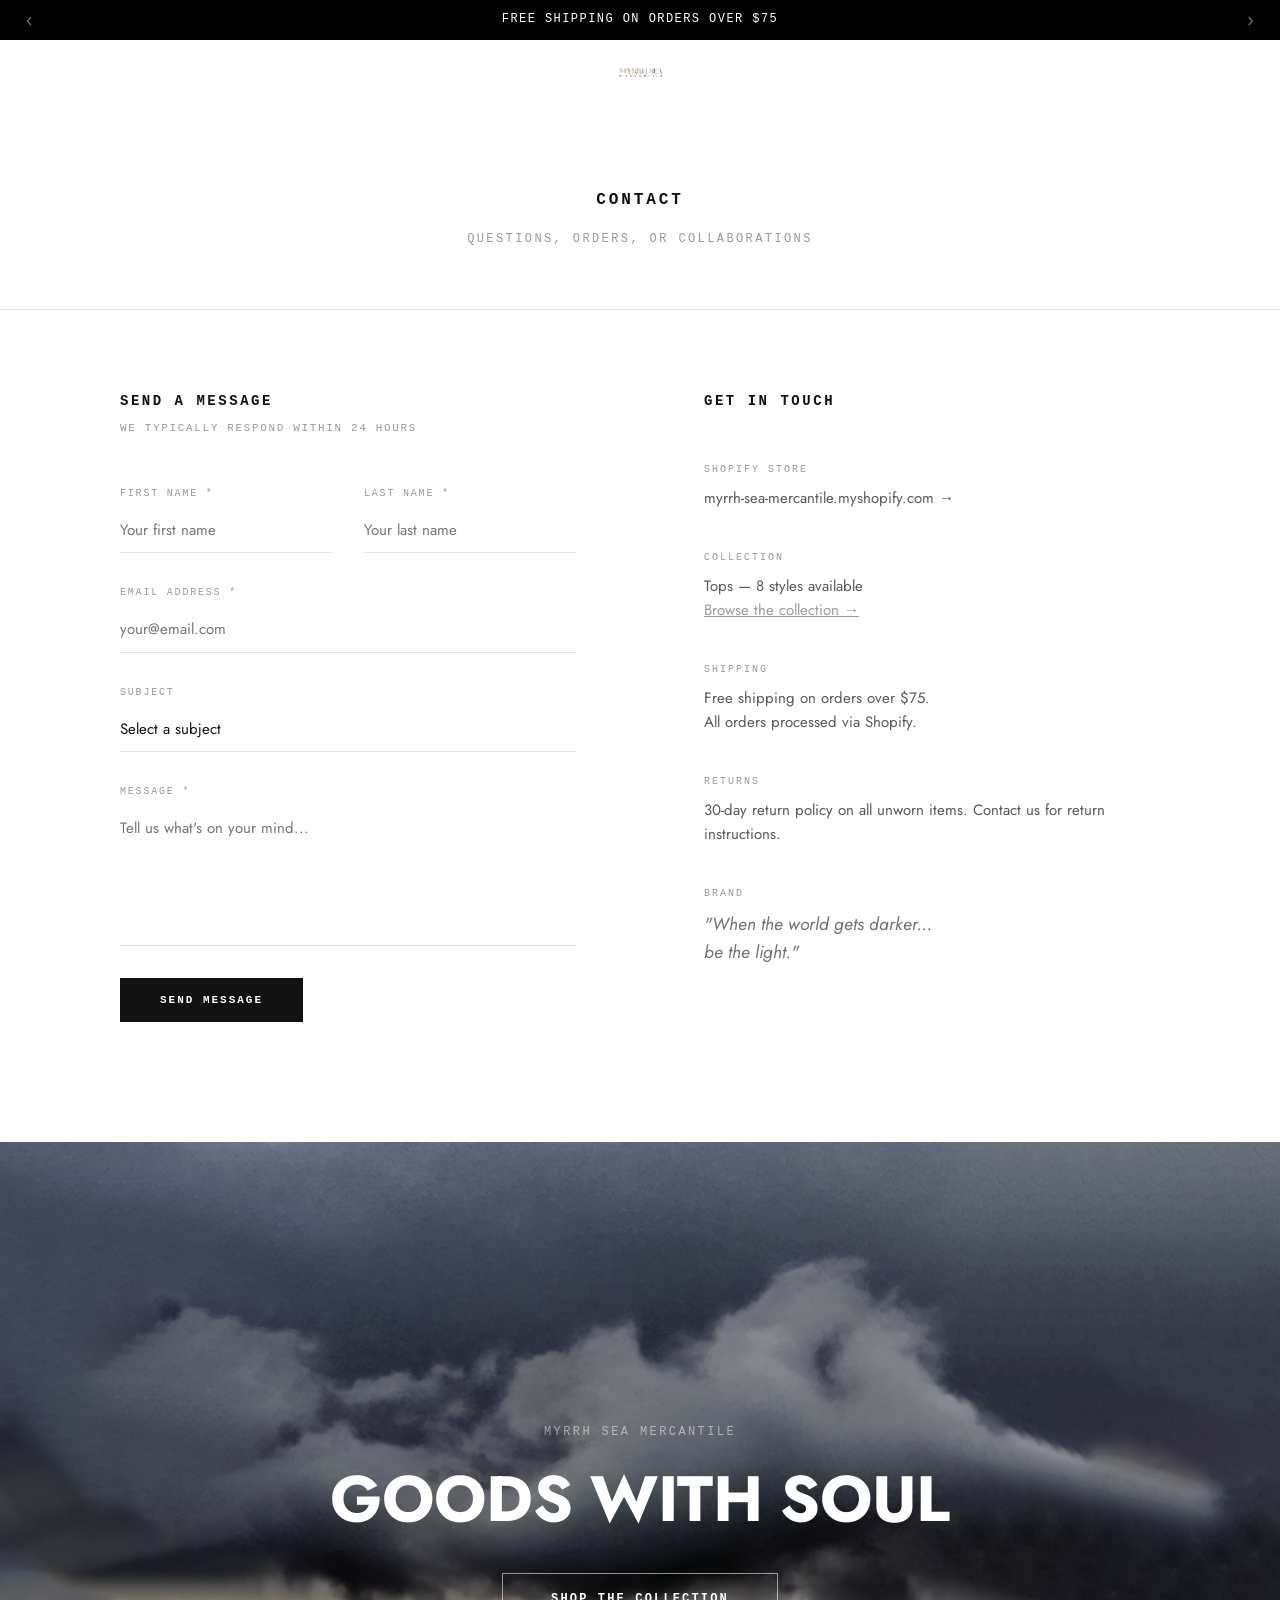
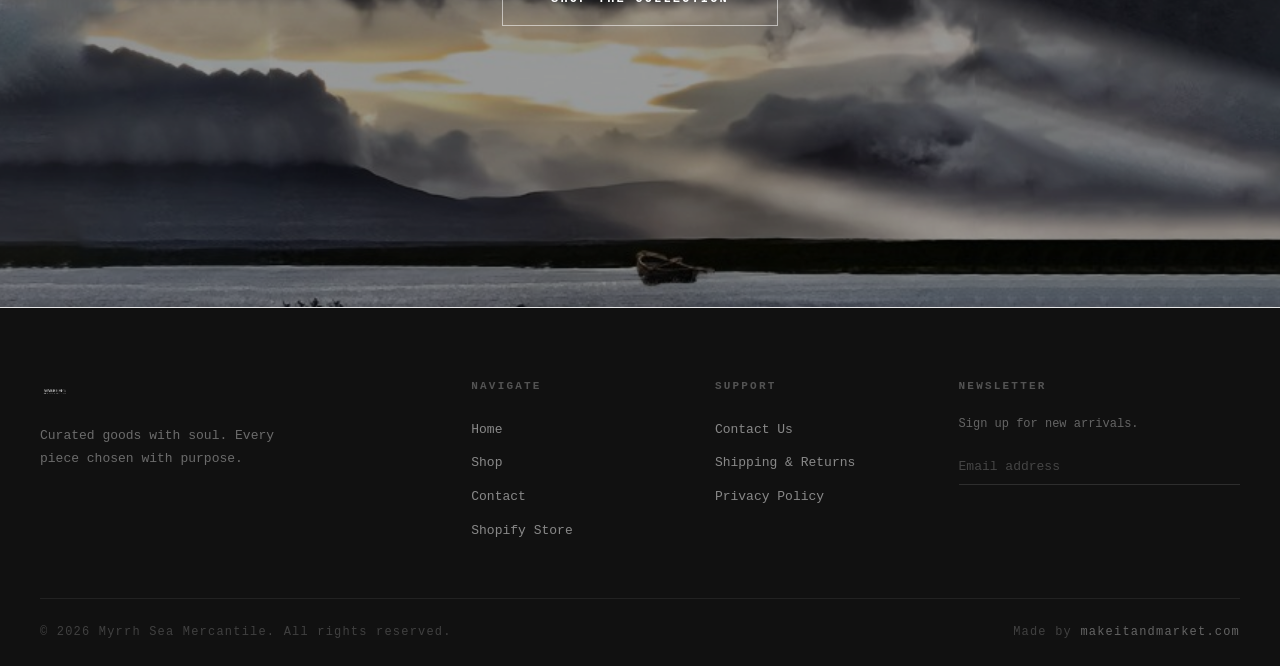
==== contact.html @ 780caa64 "added functionalities" ====
<!DOCTYPE html>
<html lang="en">
<head>
<meta charset="UTF-8">
<meta name="viewport" content="width=device-width, initial-scale=1.0">
<title>Contact — Myrrh Sea Mercantile</title>
<meta name="description" content="Contact Myrrh Sea Mercantile — questions, orders, collaborations.">
<link rel="stylesheet" href="css/main.css">
</head>
<body>

<!-- ANNOUNCEMENT BAR -->
<div class="ann" id="ann">
  <button class="ann-btn" id="annP">&#8249;</button>
  <div class="ann-body">
    <span class="ann-msg on">Free shipping on orders over $75</span>
    <span class="ann-msg">Myrrh Sea Mercantile &mdash; New Collection</span>
    <span class="ann-msg">Tops now available &mdash; <a href="shop.html" style="color:#fff;text-decoration:underline">Shop Now</a></span>
    <span class="ann-msg">When the world gets darker... be the light</span>
  </div>
  <button class="ann-btn" id="annN">&#8250;</button>
</div>

<!-- HEADER -->
<header id="hdr">
  <div class="hdr-g">
    <nav class="hn-l">
      <a href="index.html">Home</a>
      <a href="shop.html">Shop</a>
      <a href="contact.html" class="active">Contact</a>
    </nav>
    <div class="hn-c">
      <a href="index.html">
        <img src="images/logo.png" alt="Myrrh Sea Mercantile" onerror="this.src='images/logo.jpg'">
      </a>
    </div>
    <div class="hn-r">
      <a href="https://myrrh-sea-mercantile.myshopify.com" target="_blank" rel="noopener">
        <svg viewBox="0 0 24 24" fill="none" width="17" height="17" stroke-width="1.5">
          <path stroke-linecap="round" stroke-linejoin="round" d="M2.25 3h1.386c.51 0 .955.343 1.087.835l.383 1.437M7.5 14.25a3 3 0 00-3 3h15.75m-12.75-3h11.218c1.121-2.3 2.1-4.684 2.924-7.138a60.114 60.114 0 00-16.536-1.84M7.5 14.25L5.106 5.272M6 20.25a.75.75 0 11-1.5 0 .75.75 0 011.5 0zm12.75 0a.75.75 0 11-1.5 0 .75.75 0 011.5 0z"/>
        </svg>
        Cart
      </a>
      <button class="h-ham" id="ham" aria-label="Menu"><span></span><span></span><span></span></button>
    </div>
  </div>
</header>

<!-- MOBILE NAV -->
<nav class="mob" id="mob">
  <button class="mob-x" id="mobX">&#10005;</button>
  <a href="index.html">Home</a>
  <a href="shop.html">Shop</a>
  <a href="contact.html">Contact</a>
</nav>

<!-- PAGE HEADER -->
<div class="page-offset">
  <div class="page-head">
    <h1>Contact</h1>
    <p>Questions, orders, or collaborations</p>
  </div>
</div>

<!-- CONTACT CONTENT -->
<div class="contact-wrap rv">

  <!-- FORM COL -->
  <div class="contact-form-col">
    <div class="contact-form-title">Send a Message</div>
    <span class="contact-form-sub">We typically respond within 24 hours</span>

    <form class="cf" id="contactForm" novalidate>
      <div class="fg-row">
        <div class="fg">
          <label for="fname">First Name *</label>
          <input type="text" id="fname" name="fname" placeholder="Your first name" required>
        </div>
        <div class="fg">
          <label for="lname">Last Name *</label>
          <input type="text" id="lname" name="lname" placeholder="Your last name" required>
        </div>
      </div>

      <div class="fg">
        <label for="email">Email Address *</label>
        <input type="email" id="email" name="email" placeholder="your@email.com" required>
      </div>

      <div class="fg">
        <label for="subject">Subject</label>
        <select id="subject" name="subject">
          <option value="">Select a subject</option>
          <option value="general">General Inquiry</option>
          <option value="order">Order Question</option>
          <option value="wholesale">Wholesale / Collaboration</option>
          <option value="press">Press</option>
          <option value="other">Other</option>
        </select>
      </div>

      <div class="fg">
        <label for="message">Message *</label>
        <textarea id="message" name="message" placeholder="Tell us what's on your mind..." required></textarea>
      </div>

      <div class="cf-msg" id="cfMsg"></div>

      <button type="submit" class="cf-btn" id="cfBtn">Send Message</button>
    </form>
  </div>

  <!-- INFO COL -->
  <div class="contact-info-col">
    <div class="contact-info-title">Get In Touch</div>

    <div class="contact-item">
      <span class="contact-item-label">Shopify Store</span>
      <div class="contact-item-val">
        <a href="https://myrrh-sea-mercantile.myshopify.com" target="_blank" rel="noopener">
          myrrh-sea-mercantile.myshopify.com &rarr;
        </a>
      </div>
    </div>

    <div class="contact-item">
      <span class="contact-item-label">Collection</span>
      <div class="contact-item-val">
        Tops — 8 styles available<br>
        <a href="shop.html" style="text-decoration:underline;opacity:0.6">Browse the collection &rarr;</a>
      </div>
    </div>

    <div class="contact-item">
      <span class="contact-item-label">Shipping</span>
      <div class="contact-item-val">Free shipping on orders over $75.<br>All orders processed via Shopify.</div>
    </div>

    <div class="contact-item">
      <span class="contact-item-label">Returns</span>
      <div class="contact-item-val">30-day return policy on all unworn items. Contact us for return instructions.</div>
    </div>

    <div class="contact-item">
      <span class="contact-item-label">Brand</span>
      <div class="contact-item-val" style="font-style:italic;font-size:1.1rem;line-height:1.6;color:rgba(17,17,17,0.6);">
        "When the world gets darker...<br>be the light."
      </div>
    </div>
  </div>

</div><!-- /contact-wrap -->

<!-- CINEMATIC BANNER -->
<div class="cin rv">
  <img src="images/hero.jpg" alt="Myrrh Sea Mercantile">
  <div class="cin-over">
    <p>Myrrh Sea Mercantile</p>
    <h2>Goods with Soul</h2>
    <a href="shop.html" class="cin-btn">Shop the Collection</a>
  </div>
</div>

<!-- FOOTER -->
<footer id="ft">
  <div class="ft-g">
    <div class="ft-logo">
      <img src="images/logo.png" alt="Myrrh Sea" onerror="this.src='images/logo.jpg'">
      <p>Curated goods with soul. Every piece chosen with purpose.</p>
    </div>
    <div class="ft-col">
      <h5>Navigate</h5>
      <ul><li><a href="index.html">Home</a></li><li><a href="shop.html">Shop</a></li><li><a href="contact.html">Contact</a></li><li><a href="https://myrrh-sea-mercantile.myshopify.com" target="_blank">Shopify Store</a></li></ul>
    </div>
    <div class="ft-col">
      <h5>Support</h5>
      <ul><li><a href="contact.html">Contact Us</a></li><li><a href="#">Shipping &amp; Returns</a></li><li><a href="#">Privacy Policy</a></li></ul>
    </div>
    <div class="ft-col ft-nl">
      <h5>Newsletter</h5>
      <p style="font-size:12px;color:rgba(255,255,255,0.35);margin-bottom:1rem;line-height:1.6;font-family:'Courier New',monospace">Sign up for new arrivals.</p>
      <input type="email" placeholder="Email address">
    </div>
  </div>
  <div class="ft-bot">
    <span>&copy; 2026 Myrrh Sea Mercantile. All rights reserved.</span>
    <span>Made by <a href="https://makeitandmarket.com" target="_blank">makeitandmarket.com</a></span>
  </div>
</footer>

<script src="js/main.js"></script>
</body>
</html>
---- css/main.css ----
/* ═══════════════════════════════════════════
   MYRRH SEA MERCANTILE — Main Stylesheet
   Gallery Dept Brutalist Minimalism
   ═══════════════════════════════════════════ */

@import url('https://fonts.googleapis.com/css2?family=Jost:wght@300;400;500;600;700&display=swap');

/* ── RESET ── */
*, *::before, *::after { box-sizing: border-box; margin: 0; padding: 0; }
html { scroll-behavior: smooth; }
body {
  background: #fff;
  color: #111;
  font-family: 'Jost', 'Helvetica Neue', Arial, sans-serif;
  font-weight: 400;
  font-size: 16px;
  line-height: 1.6;
  overflow-x: hidden;
}
img { max-width: 100%; height: auto; display: block; }
a { color: inherit; text-decoration: none; }
button { cursor: pointer; border: none; background: none; font-family: inherit; }
ul { list-style: none; padding: 0; }

/* ── MONO FONT ── */
.mono,
.ann-msg,
.hn-l a,
.hn-r a,
.s-title,
.s-va,
.pc-name,
.pc-price,
.pc-sz,
.strip-head h2,
.strip-head p,
.strip-eye,
.strip-name,
.disc-lbl,
.d-tab,
.disc-va,
.cin-over p,
.cin-btn,
.page-head h1,
.page-head p,
.ft-logo p,
.ft-col h5,
.ft-col a,
.ft-nl input,
.ft-bot,
.h-ham { font-family: 'Courier New', Courier, monospace; }

/* ═══════════════════════════════════════════
   ANNOUNCEMENT BAR
   ═══════════════════════════════════════════ */
.ann {
  position: fixed;
  top: 0; left: 0; right: 0;
  height: 40px;
  background: #000;
  z-index: 1000;
  display: flex;
  align-items: center;
  justify-content: space-between;
  padding: 0 1.2rem;
}
.ann-btn {
  color: rgba(255,255,255,0.45);
  font-size: 1.2rem;
  line-height: 1;
  padding: 0 0.4rem;
  background: none;
  border: none;
  cursor: pointer;
  transition: color 0.2s;
}
.ann-btn:hover { color: #fff; }
.ann-body {
  flex: 1;
  text-align: center;
  position: relative;
  height: 40px;
  display: flex;
  align-items: center;
  justify-content: center;
  overflow: hidden;
}
.ann-msg {
  position: absolute;
  width: 100%;
  font-size: 12px;
  letter-spacing: 0.12em;
  text-transform: uppercase;
  color: #fff;
  opacity: 0;
  transform: translateY(8px);
  transition: opacity 0.4s, transform 0.4s;
  pointer-events: none;
  white-space: nowrap;
}
.ann-msg.on { opacity: 1; transform: translateY(0); pointer-events: auto; }

/* ═══════════════════════════════════════════
   HEADER
   ═══════════════════════════════════════════ */
#hdr {
  position: fixed;
  top: 40px; left: 0; right: 0;
  height: 68px;
  z-index: 999;
  background: transparent;
  border-bottom: 1px solid rgba(255,255,255,0.18);
  transition: background 0.3s ease, border-color 0.3s ease, top 0.3s ease;
}
#hdr.solid {
  background: #fff;
  border-bottom: 1px solid #e5e5e5;
}
#hdr.rise { top: 0; }

.hdr-g {
  display: grid;
  grid-template-columns: 1fr auto 1fr;
  align-items: center;
  height: 100%;
  max-width: 1440px;
  margin: 0 auto;
  padding: 0 2.5rem;
}

/* Nav left */
.hn-l { display: flex; align-items: center; gap: 2.5rem; }
.hn-l a {
  font-size: 13px;
  letter-spacing: 0.1em;
  text-transform: uppercase;
  color: rgba(255,255,255,0.9);
  transition: color 0.3s, opacity 0.2s;
  position: relative;
}
.hn-l a::after {
  content: '';
  position: absolute;
  bottom: -2px; left: 0;
  width: 0; height: 1px;
  background: currentColor;
  transition: width 0.25s;
}
.hn-l a:hover::after, .hn-l a.active::after { width: 100%; }
.hn-l a:hover { opacity: 0.6; }

/* Solid state nav */
#hdr.solid .hn-l a { color: #111; }
#hdr.solid .hn-r a { color: #111; }
#hdr.solid .hn-r svg { stroke: #111; }
#hdr.solid .h-ham span { background: #111; }

/* Logo center */
.hn-c { display: flex; justify-content: center; align-items: center; }
.hn-c img {
  height: 56px;
  width: auto;
  max-width: 240px;
  object-fit: contain;
  mix-blend-mode: multiply;
}

/* Nav right */
.hn-r { display: flex; align-items: center; justify-content: flex-end; gap: 1.8rem; }
.hn-r a {
  font-size: 13px;
  letter-spacing: 0.1em;
  text-transform: uppercase;
  color: rgba(255,255,255,0.9);
  display: flex;
  align-items: center;
  gap: 0.4rem;
  transition: color 0.3s, opacity 0.2s;
}
.hn-r a:hover { opacity: 0.6; }
.hn-r svg { stroke: rgba(255,255,255,0.9); transition: stroke 0.3s; }

/* Hamburger */
.h-ham { display: none; flex-direction: column; gap: 5px; padding: 4px; }
.h-ham span { display: block; width: 20px; height: 1px; background: rgba(255,255,255,0.9); transition: background 0.3s; }

/* Mobile nav */
.mob {
  display: none;
  position: fixed; inset: 0;
  background: #fff;
  z-index: 9999;
  flex-direction: column;
  align-items: center;
  justify-content: center;
  gap: 2.5rem;
}
.mob.open { display: flex; }
.mob a { font-size: 1.6rem; letter-spacing: 0.08em; text-transform: uppercase; color: #111; }
.mob-x { position: absolute; top: 1.2rem; right: 1.5rem; font-size: 1.5rem; color: #888; background: none; border: none; cursor: pointer; }

/* ═══════════════════════════════════════════
   PAGE OFFSET — for pages without hero
   ═══════════════════════════════════════════ */
.page-offset { padding-top: 108px; } /* 40px ann + 68px header */

/* ═══════════════════════════════════════════
   HERO — homepage only
   ═══════════════════════════════════════════ */
.hero { width: 100%; overflow: hidden; }
.hero img {
  width: 100%;
  height: 100vh;
  min-height: 600px;
  object-fit: cover;
  object-position: center center;
  display: block;
}

/* ═══════════════════════════════════════════
   PAGE HEADER — Shop, Contact inner pages
   ═══════════════════════════════════════════ */
.page-head {
  text-align: center;
  padding: 80px 2rem 60px;
  border-bottom: 1px solid #e5e5e5;
}
.page-head h1 {
  font-size: 16px;
  font-weight: 700;
  letter-spacing: 0.18em;
  text-transform: uppercase;
  color: #111;
  margin-bottom: 16px; /* increased spacing */
}
.page-head p {
  font-size: 12px;
  letter-spacing: 0.2em;
  text-transform: uppercase;
  color: #999;
  margin-top: 8px;
}

/* ═══════════════════════════════════════════
   SECTION HEAD — "MYRRH SEA MERCANTILE" style
   ═══════════════════════════════════════════ */
.s-head {
  text-align: center;
  padding: 90px 2rem 50px; /* more space */
  border-bottom: 1px solid #e5e5e5;
}
.s-title {
  font-size: 16px;
  font-weight: 700;
  letter-spacing: 0.18em;
  text-transform: uppercase;
  color: #111;
  margin-bottom: 18px; /* bigger gap title → view all */
}
.s-va {
  display: inline-block;
  font-size: 13px;
  letter-spacing: 0.14em;
  text-transform: uppercase;
  color: #111;
  text-decoration: underline;
  text-underline-offset: 4px;
  opacity: 0.4;
  transition: opacity 0.2s;
}
.s-va:hover { opacity: 1; }

/* ═══════════════════════════════════════════
   PRODUCT GRID — 3 columns, massive spacing
   ═══════════════════════════════════════════ */
.prod-grid {
  display: grid;
  grid-template-columns: repeat(3, 1fr);
  column-gap: 80px;
  row-gap: 0;
  background: #fff;
  padding: 70px 5rem 0;
}

/* ═══════════════════════════════════════════
   PRODUCT CARD
   ═══════════════════════════════════════════ */
.pc {
  background: transparent;
  position: relative;
  cursor: pointer;
  padding-bottom: 90px;
}
.pc-img {
  position: relative;
  overflow: hidden;
  background: transparent;
  aspect-ratio: 3/4;
}
.pc-img img, .pc-img svg {
  width: 100%; height: 100%;
  object-fit: cover;
  object-position: center top;
  transition: transform 0.5s ease;
  display: block;
}
.pc:hover .pc-img img,
.pc:hover .pc-img svg { transform: scale(1.03); }

/* Plus button */
.pc-plus {
  position: absolute;
  top: 0.8rem; right: 0.8rem;
  width: 28px; height: 28px;
  border: 1px solid #bbb;
  border-radius: 50%;
  background: #fff;
  display: flex; align-items: center; justify-content: center;
  font-size: 18px; font-weight: 300;
  color: #111;
  opacity: 0;
  transition: opacity 0.2s;
  cursor: pointer;
}
.pc:hover .pc-plus { opacity: 1; }

/* Size strip */
.pc-sizes {
  position: absolute;
  bottom: 0; left: 0; right: 0;
  background: rgba(255,255,255,0.96);
  padding: 0.6rem;
  display: flex; gap: 4px; flex-wrap: wrap; justify-content: center;
  opacity: 0;
  transform: translateY(4px);
  transition: opacity 0.25s, transform 0.25s;
}
.pc:hover .pc-sizes { opacity: 1; transform: translateY(0); }
.pc-sz {
  font-size: 11px;
  letter-spacing: 0.1em;
  text-transform: uppercase;
  border: 1px solid #111;
  border-radius: 0;
  padding: 4px 8px;
  color: #111;
  background: #fff;
  cursor: pointer;
  transition: all 0.15s;
}
.pc-sz:hover { background: #111; color: #fff; }

/* Product info */
.pc-info { padding: 1.8rem 0 0; }
.pc-name {
  font-size: 13px;
  font-weight: 400;
  letter-spacing: 0.08em;
  text-transform: uppercase;
  color: #111;
  margin-bottom: 6px;
  line-height: 1.4;
}
.pc-price {
  font-size: 13px;
  color: #888;
  letter-spacing: 0.06em;
}
.pc-swatches { display: flex; gap: 5px; margin-top: 0.6rem; }
.sw {
  width: 12px; height: 12px;
  border-radius: 50%;
  border: 1px solid #ddd;
  cursor: pointer;
  transition: transform 0.2s;
}
.sw:hover { transform: scale(1.35); }

/* ═══════════════════════════════════════════
   EDITORIAL AUTO-SCROLL STRIP
   ═══════════════════════════════════════════ */
.strip-wrap {
  overflow: hidden;
  border-top: 1px solid #e5e5e5;
  border-bottom: 1px solid #e5e5e5;
  margin-top: 200px;
}
.strip-head {
  text-align: center;
  padding: 70px 2rem 50px; /* more spacing */
  border-bottom: 1px solid #e5e5e5;
}
.strip-head h2 {
  font-size: 16px;
  font-weight: 700;
  letter-spacing: 0.18em;
  text-transform: uppercase;
  color: #111;
  margin-bottom: 16px; /* bigger gap */
}
.strip-head p {
  font-size: 12px;
  letter-spacing: 0.2em;
  text-transform: uppercase;
  color: #999;
}
.strip-runner {
  display: flex;
  gap: 20px;
  animation: stripScroll 45s linear infinite;
  width: max-content;
  padding: 0 20px;
}
.strip-runner:hover { animation-play-state: paused; }
@keyframes stripScroll {
  0% { transform: translateX(0); }
  100% { transform: translateX(-50%); }
}
.strip-panel {
  flex-shrink: 0;
  width: 32vw;
  min-width: 300px;
  height: 80vh;
  min-height: 520px;
  overflow: hidden;
  position: relative;
  background: #f2f2f2;
}
.strip-panel img, .strip-panel svg {
  width: 100%; height: 100%;
  object-fit: cover;
  object-position: center top;
  display: block;
}
.strip-overlay {
  position: absolute;
  bottom: 0; left: 0; right: 0;
  padding: 2rem;
  background: linear-gradient(transparent, rgba(0,0,0,0.55));
}
.strip-eye {
  font-size: 11px;
  letter-spacing: 0.2em;
  text-transform: uppercase;
  color: rgba(255,255,255,0.6);
  margin-bottom: 6px;
}
.strip-name {
  font-size: 14px;
  font-weight: 700;
  letter-spacing: 0.12em;
  text-transform: uppercase;
  color: #fff;
}

/* ═══════════════════════════════════════════
   DISCOVER STRIP
   ═══════════════════════════════════════════ */
.disc {
  padding: 15vh 5rem 4rem;
  border-bottom: 1px solid #e5e5e5;
}
.disc-lbl {
  font-size: 12px;
  letter-spacing: 0.2em;
  text-transform: uppercase;
  color: #999;
  margin-bottom: 10px;
  display: block;
}
.disc-tabs { display: flex; margin-bottom: 10px; }
.d-tab {
  font-size: 16px;
  font-weight: 700;
  letter-spacing: 0.02em;
  text-transform: uppercase;
  color: #111;
  opacity: 0.28;
  cursor: pointer;
  padding: 0;
  background: none;
  border: none;
  transition: opacity 0.2s;
}
.d-tab.on { opacity: 1; }
.d-tab:not(:last-child)::after { content: ' / '; color: #ccc; font-weight: 400; }
.disc-va {
  font-size: 13px;
  letter-spacing: 0.12em;
  text-transform: uppercase;
  color: #111;
  text-decoration: underline;
  text-underline-offset: 3px;
  opacity: 0.38;
  display: inline-block;
  margin-top: 8px;
  transition: opacity 0.2s;
}
.disc-va:hover { opacity: 1; }

/* ═══════════════════════════════════════════
   HORIZONTAL SCROLL CAROUSEL
   ═══════════════════════════════════════════ */
.h-scroll {
  overflow-x: auto;
  cursor: grab;
  scrollbar-width: none;
  padding: 0 5rem 100px;
  border-bottom: 1px solid #e5e5e5;
}
.h-scroll::-webkit-scrollbar { display: none; }
.h-scroll.drag { cursor: grabbing; user-select: none; }
.h-track { display: flex; gap: 80px; width: max-content; }
.h-track .pc { width: 380px; flex-shrink: 0; }

/* ═══════════════════════════════════════════
   CINEMATIC BANNER
   ═══════════════════════════════════════════ */
.cin {
  position: relative;
  overflow: hidden;
  border-bottom: 1px solid #e5e5e5;
}
.cin img {
  width: 100%;
  height: 85vh;
  object-fit: cover;
  object-position: center center;
  display: block;
}
.cin-over {
  position: absolute; inset: 0;
  background: rgba(0,0,0,0.4);
  display: flex;
  flex-direction: column;
  align-items: center;
  justify-content: center;
  text-align: center;
  padding: 2rem;
}
.cin-over p {
  font-size: 12px;
  letter-spacing: 0.2em;
  text-transform: uppercase;
  color: rgba(255,255,255,0.5);
  margin-bottom: 1.5rem;
}
.cin-over h2 {
  font-size: clamp(2rem, 5vw, 4.5rem);
  font-weight: 700;
  color: #fff;
  text-transform: uppercase;
  max-width: 750px;
  line-height: 1.05;
  letter-spacing: -0.01em;
  font-family: 'Jost', sans-serif;
}
.cin-btn {
  margin-top: 2.5rem;
  display: inline-block;
  font-size: 12px;
  font-weight: 700;
  letter-spacing: 0.18em;
  text-transform: uppercase;
  color: #fff;
  border: 1px solid rgba(255,255,255,0.55);
  border-radius: 0;
  padding: 1rem 3rem;
  transition: background 0.2s, color 0.2s, border-color 0.2s;
}
.cin-btn:hover { background: #fff; color: #111; border-color: #fff; }

/* ═══════════════════════════════════════════
   SHOP PAGE — filter bar
   ═══════════════════════════════════════════ */
.shop-filter {
  display: flex;
  align-items: center;
  gap: 1rem;
  padding: 2rem 5rem;
  border-bottom: 1px solid #e5e5e5;
}
.shop-filter-label {
  font-family: 'Courier New', monospace;
  font-size: 11px;
  letter-spacing: 0.2em;
  text-transform: uppercase;
  color: #999;
}
.filter-btn {
  font-family: 'Courier New', monospace;
  font-size: 11px;
  letter-spacing: 0.1em;
  text-transform: uppercase;
  border: 1px solid rgba(17,17,17,0.15);
  border-radius: 0;
  padding: 5px 12px;
  color: rgba(17,17,17,0.5);
  background: #fff;
  cursor: pointer;
  transition: all 0.2s;
}
.filter-btn.active, .filter-btn:hover {
  border-color: #111;
  color: #111;
}
.shop-count {
  font-family: 'Courier New', monospace;
  font-size: 11px;
  letter-spacing: 0.1em;
  color: #999;
  margin-left: auto;
}

/* Shopify CTA */
.shopify-cta {
  text-align: center;
  padding: 80px 2rem 100px;
  border-top: 1px solid #e5e5e5;
}
.shopify-cta p {
  font-family: 'Courier New', monospace;
  font-size: 12px;
  letter-spacing: 0.15em;
  text-transform: uppercase;
  color: #999;
  margin-bottom: 2rem;
}
.shopify-cta a {
  display: inline-block;
  font-family: 'Courier New', monospace;
  font-size: 12px;
  font-weight: 700;
  letter-spacing: 0.18em;
  text-transform: uppercase;
  background: #111;
  color: #fff;
  padding: 1rem 2.5rem;
  border-radius: 0;
  transition: opacity 0.2s;
}
.shopify-cta a:hover { opacity: 0.75; }

/* ═══════════════════════════════════════════
   CONTACT PAGE
   ═══════════════════════════════════════════ */
.contact-wrap {
  max-width: 1200px;
  margin: 0 auto;
  padding: 80px 5rem 120px;
  display: grid;
  grid-template-columns: 1fr 1fr;
  gap: 8rem;
}
.contact-form-col {}
.contact-form-title {
  font-family: 'Courier New', monospace;
  font-size: 14px;
  font-weight: 700;
  letter-spacing: 0.18em;
  text-transform: uppercase;
  color: #111;
  margin-bottom: 8px;
}
.contact-form-sub {
  font-family: 'Courier New', monospace;
  font-size: 11px;
  letter-spacing: 0.15em;
  text-transform: uppercase;
  color: #999;
  margin-bottom: 3rem;
  display: block;
}
.cf { display: flex; flex-direction: column; gap: 2rem; }
.fg { display: flex; flex-direction: column; gap: 6px; }
.fg label {
  font-family: 'Courier New', monospace;
  font-size: 10px;
  letter-spacing: 0.18em;
  text-transform: uppercase;
  color: #999;
}
.fg input, .fg textarea, .fg select {
  width: 100%;
  border: none;
  border-bottom: 1px solid #e5e5e5;
  padding: 0.7rem 0;
  font-size: 15px;
  color: #111;
  background: transparent;
  outline: none;
  font-family: 'Jost', sans-serif;
  transition: border-color 0.2s;
  border-radius: 0;
  -webkit-appearance: none;
}
.fg input:focus, .fg textarea:focus { border-color: #111; }
.fg textarea { min-height: 140px; resize: none; }
.fg-row { display: grid; grid-template-columns: 1fr 1fr; gap: 2rem; }
.cf-msg {
  font-family: 'Courier New', monospace;
  font-size: 11px;
  letter-spacing: 0.1em;
  padding: 0.5rem 0;
  display: none;
}
.cf-btn {
  display: inline-block;
  background: #111;
  color: #fff;
  border: none;
  border-radius: 0;
  padding: 1rem 2.5rem;
  font-family: 'Courier New', monospace;
  font-size: 11px;
  font-weight: 700;
  letter-spacing: 0.18em;
  text-transform: uppercase;
  cursor: pointer;
  transition: opacity 0.2s;
  align-self: flex-start;
}
.cf-btn:hover { opacity: 0.72; }

/* Contact info col */
.contact-info-col {}
.contact-info-title {
  font-family: 'Courier New', monospace;
  font-size: 14px;
  font-weight: 700;
  letter-spacing: 0.18em;
  text-transform: uppercase;
  color: #111;
  margin-bottom: 50px;
}
.contact-item { margin-bottom: 2.5rem; }
.contact-item-label {
  font-family: 'Courier New', monospace;
  font-size: 10px;
  letter-spacing: 0.2em;
  text-transform: uppercase;
  color: #999;
  display: block;
  margin-bottom: 8px;
}
.contact-item-val {
  font-size: 15px;
  color: rgba(17,17,17,0.7);
  line-height: 1.6;
}
.contact-item-val a { color: inherit; transition: color 0.2s; }
.contact-item-val a:hover { color: #111; }

/* ═══════════════════════════════════════════
   FOOTER
   ═══════════════════════════════════════════ */
#ft {
  background: #111;
  color: #fff;
  padding: 70px 2.5rem 0;
}
.ft-g {
  display: grid;
  grid-template-columns: 2fr 1fr 1fr 1.5fr;
  gap: 3.5rem;
  max-width: 1440px;
  margin: 0 auto 3rem;
}
.ft-logo img {
  height: 28px;
  margin-bottom: 1.2rem;
  filter: brightness(0) invert(1);
}
.ft-logo p {
  font-size: 13px;
  color: rgba(255,255,255,0.38);
  max-width: 240px;
  line-height: 1.75;
}
.ft-col h5 {
  font-size: 11px;
  font-weight: 700;
  letter-spacing: 0.2em;
  text-transform: uppercase;
  color: rgba(255,255,255,0.28);
  margin-bottom: 1.2rem;
}
.ft-col li { margin-bottom: 8px; }
.ft-col a {
  font-size: 13px;
  color: rgba(255,255,255,0.5);
  transition: color 0.2s;
}
.ft-col a:hover { color: #fff; }
.ft-nl input {
  width: 100%;
  background: transparent;
  border: none;
  border-bottom: 1px solid rgba(255,255,255,0.12);
  padding: 0.6rem 0;
  font-size: 13px;
  color: #fff;
  outline: none;
  border-radius: 0;
}
.ft-nl input::placeholder { color: rgba(255,255,255,0.22); }
.ft-bot {
  border-top: 1px solid rgba(255,255,255,0.07);
  padding: 1.5rem 0;
  max-width: 1440px;
  margin: 0 auto;
  display: flex;
  justify-content: space-between;
  font-size: 12px;
  color: rgba(255,255,255,0.2);
  letter-spacing: 0.1em;
}
.ft-bot a { color: rgba(255,255,255,0.35); transition: color 0.2s; }
.ft-bot a:hover { color: #fff; }

/* ═══════════════════════════════════════════
   REVEAL ANIMATION
   ═══════════════════════════════════════════ */
.rv { opacity: 0; transform: translateY(14px); transition: opacity 0.7s ease, transform 0.7s ease; }
.rv.in { opacity: 1; transform: translateY(0); }

/* ═══════════════════════════════════════════
   RESPONSIVE
   ═══════════════════════════════════════════ */
@media (max-width: 1100px) {
  .prod-grid { column-gap: 50px; padding: 60px 3rem 0; }
  .disc { padding: 10vh 3rem 3rem; }
  .h-scroll { padding: 0 3rem 80px; }
  .contact-wrap { padding: 60px 3rem 80px; gap: 5rem; }
  .shop-filter { padding: 2rem 3rem; }
}
@media (max-width: 900px) {
  .prod-grid { grid-template-columns: repeat(2, 1fr); }
  .ft-g { grid-template-columns: 1fr 1fr; gap: 2rem; }
  .strip-panel { width: 55vw; }
  .contact-wrap { grid-template-columns: 1fr; gap: 4rem; }
}
@media (max-width: 768px) {
  .hn-l { display: none; }
  .h-ham { display: flex; }
  .hdr-g { grid-template-columns: auto 1fr auto; }
  .hn-c { justify-content: flex-start; }
  .prod-grid { grid-template-columns: 1fr; padding: 40px 1.5rem 0; column-gap: 0; }
  .disc { padding: 8vh 1.5rem 2.5rem; }
  .h-scroll { padding: 0 1.5rem 60px; }
  .h-track .pc { width: 300px; }
  .strip-panel { width: 80vw; }
  .contact-wrap { padding: 50px 1.5rem 60px; }
  .shop-filter { padding: 1.5rem; flex-wrap: wrap; }
  .ft-bot { flex-direction: column; gap: 0.5rem; text-align: center; }
  .fg-row { grid-template-columns: 1fr; gap: 1.5rem; }
}
@media (max-width: 480px) {
  .ft-g { grid-template-columns: 1fr; }
  .prod-grid { grid-template-columns: 1fr; }
}
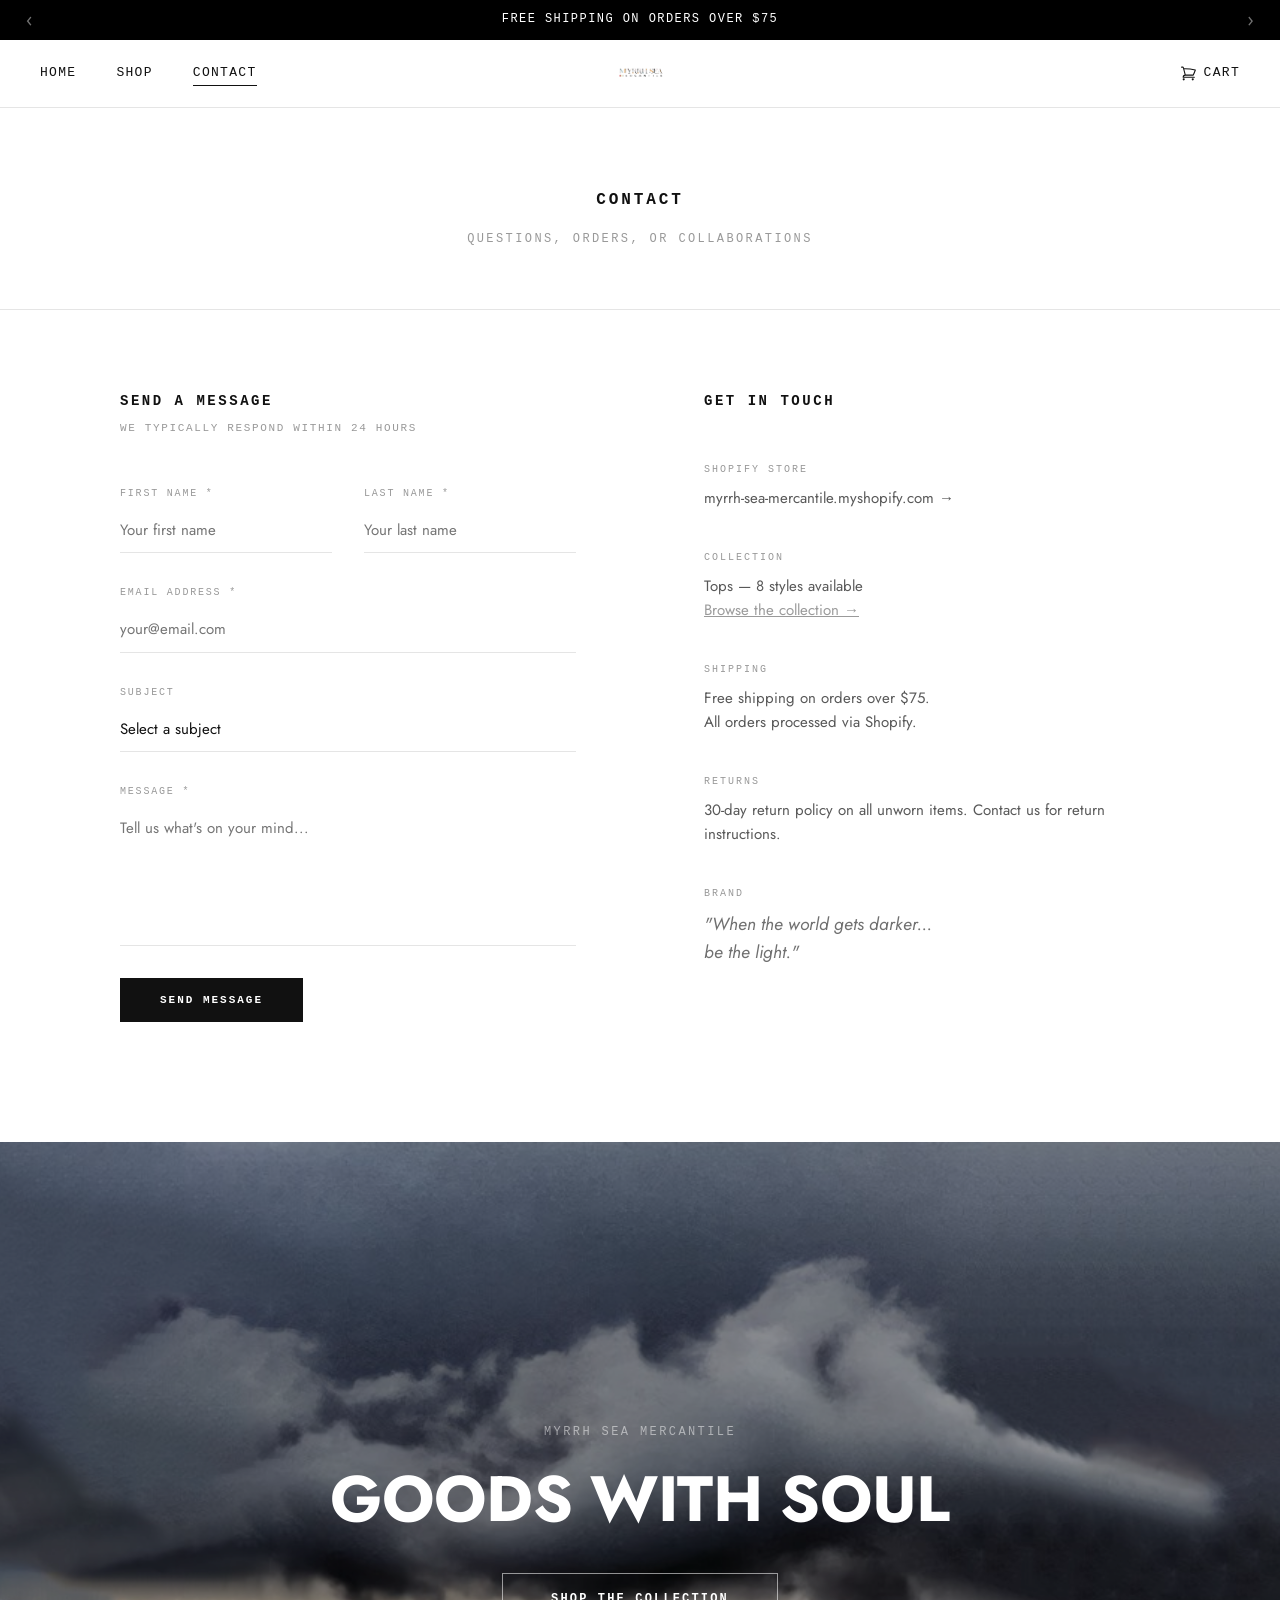
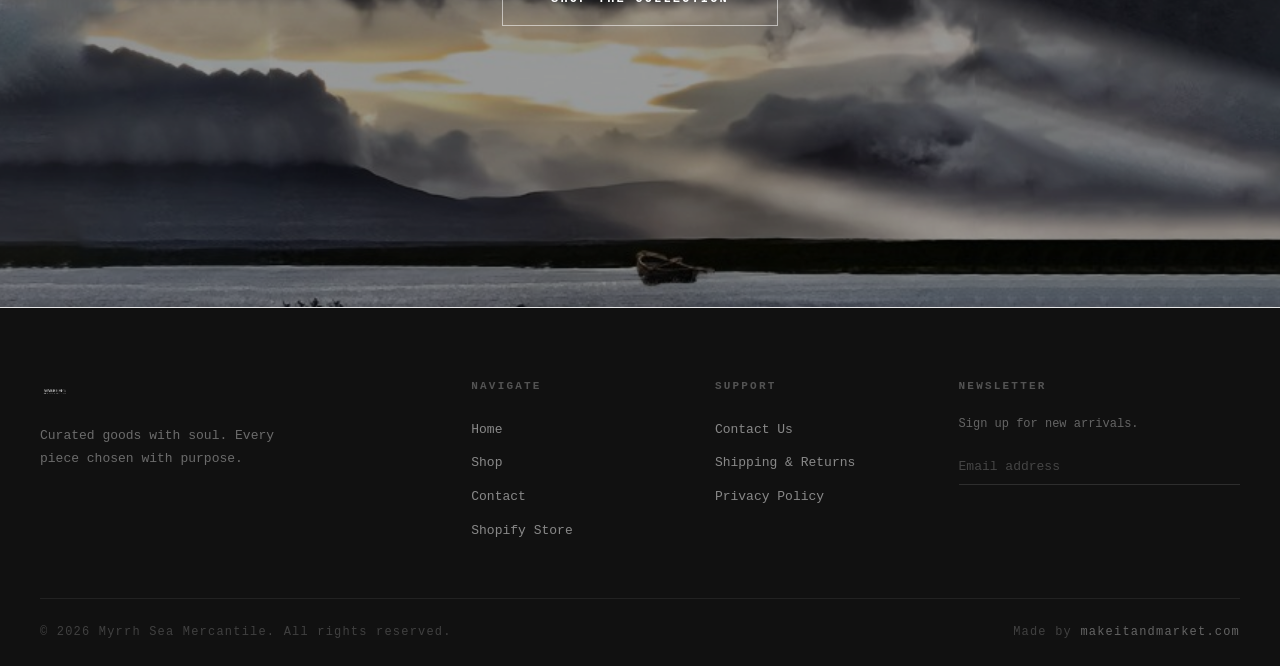
==== commit 7011acf4: "Add class to body in contact.html" ====
--- a/contact.html
+++ b/contact.html
@@ -7,7 +7,7 @@
 <meta name="description" content="Contact Myrrh Sea Mercantile — questions, orders, collaborations.">
 <link rel="stylesheet" href="css/main.css">
 </head>
-<body>
+<body class="page-contact">
 
 <!-- ANNOUNCEMENT BAR -->
 <div class="ann" id="ann">
--- a/css/main.css
+++ b/css/main.css
@@ -859,3 +859,29 @@
   .ft-g { grid-template-columns: 1fr; }
   .prod-grid { grid-template-columns: 1fr; }
 }
+/* ── SHOP & CONTACT — header always solid white, no hero ── */
+body.page-shop #hdr,
+body.page-contact #hdr {
+  background: #fff !important;
+  border-bottom: 1px solid #e5e5e5 !important;
+}
+
+body.page-shop #hdr .hn-l a,
+body.page-contact #hdr .hn-l a {
+  color: #111 !important;
+}
+
+body.page-shop #hdr .hn-r a,
+body.page-contact #hdr .hn-r a {
+  color: #111 !important;
+}
+
+body.page-shop #hdr .hn-r svg,
+body.page-contact #hdr .hn-r svg {
+  stroke: #111 !important;
+}
+
+body.page-shop #hdr .h-ham span,
+body.page-contact #hdr .h-ham span {
+  background: #111 !important;
+}
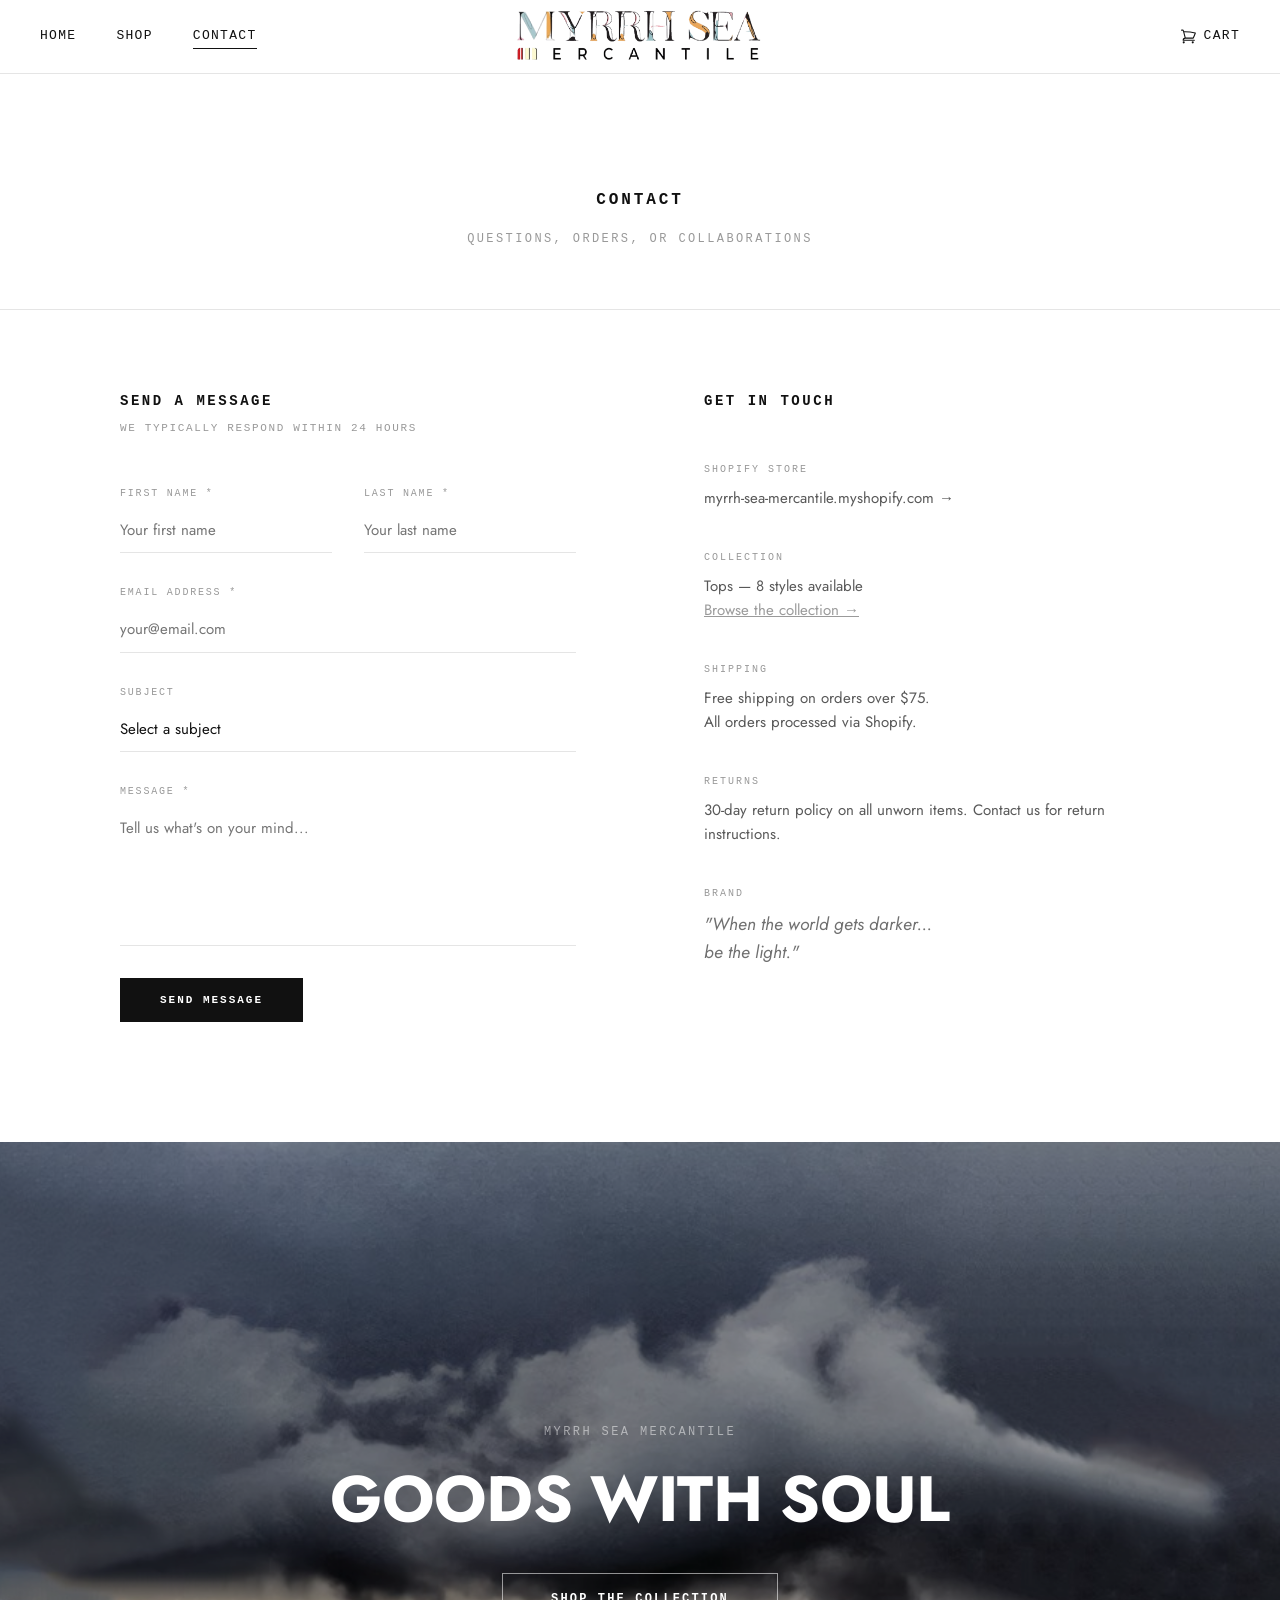
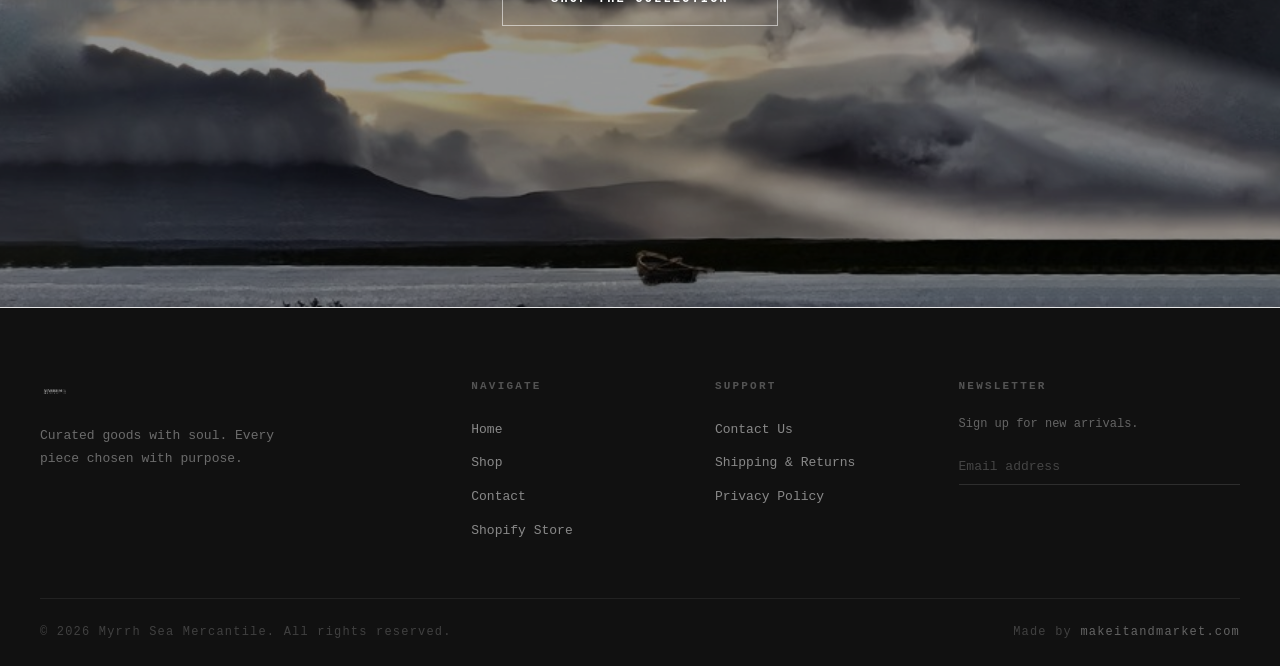
==== commit 9fdbbb39: "Update contact.html" ====
--- a/contact.html
+++ b/contact.html
@@ -7,7 +7,7 @@
 <meta name="description" content="Contact Myrrh Sea Mercantile — questions, orders, collaborations.">
 <link rel="stylesheet" href="css/main.css">
 </head>
-<body class="page-contact">
+<body>
 
 <!-- ANNOUNCEMENT BAR -->
 <div class="ann" id="ann">
@@ -31,7 +31,7 @@
     </nav>
     <div class="hn-c">
       <a href="index.html">
-        <img src="images/logo.png" alt="Myrrh Sea Mercantile" onerror="this.src='images/logo.jpg'">
+        <img src="images/newlogo.png" alt="Myrrh Sea Mercantile" onerror="this.src='images/logo.jpg'">
       </a>
     </div>
     <div class="hn-r">
--- a/css/main.css
+++ b/css/main.css
@@ -106,10 +106,10 @@
 #hdr {
   position: fixed;
   top: 40px; left: 0; right: 0;
-  height: 68px;
+  height: 74px;
   z-index: 999;
   background: transparent;
-  border-bottom: 1px solid rgba(255,255,255,0.18);
+  border-bottom: 1px solid transparent;
   transition: background 0.3s ease, border-color 0.3s ease, top 0.3s ease;
 }
 #hdr.solid {
@@ -158,9 +158,9 @@
 /* Logo center */
 .hn-c { display: flex; justify-content: center; align-items: center; }
 .hn-c img {
-  height: 56px;
+  height: 70px;
   width: auto;
-  max-width: 240px;
+  max-width: 390px !important;
   object-fit: contain;
   mix-blend-mode: multiply;
 }
@@ -885,3 +885,11 @@
 body.page-contact #hdr .h-ham span {
   background: #111 !important;
 }
+/* ── HIDE ANN BAR on Shop & Contact ── */
+body:not(.home) .ann {
+  display: none !important;
+}
+
+body:not(.home) #hdr {
+  top: 0 !important;
+}
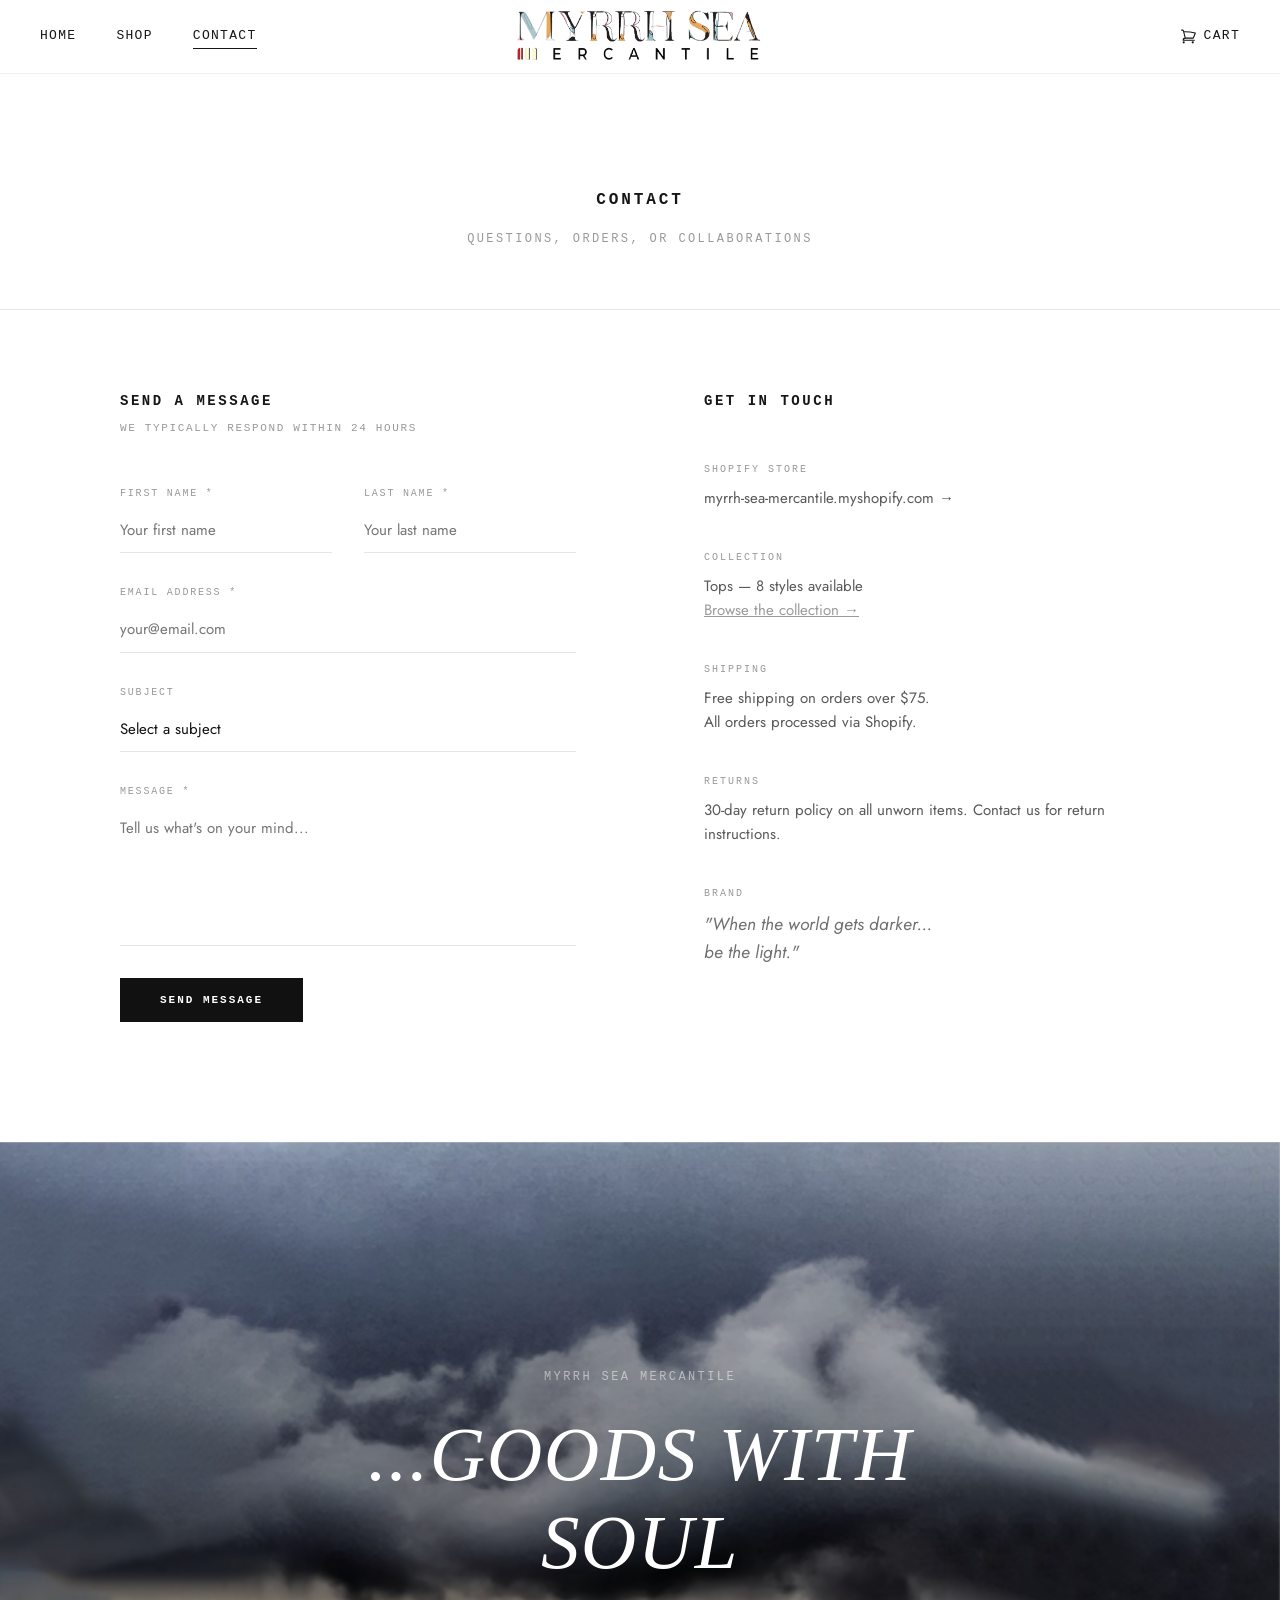
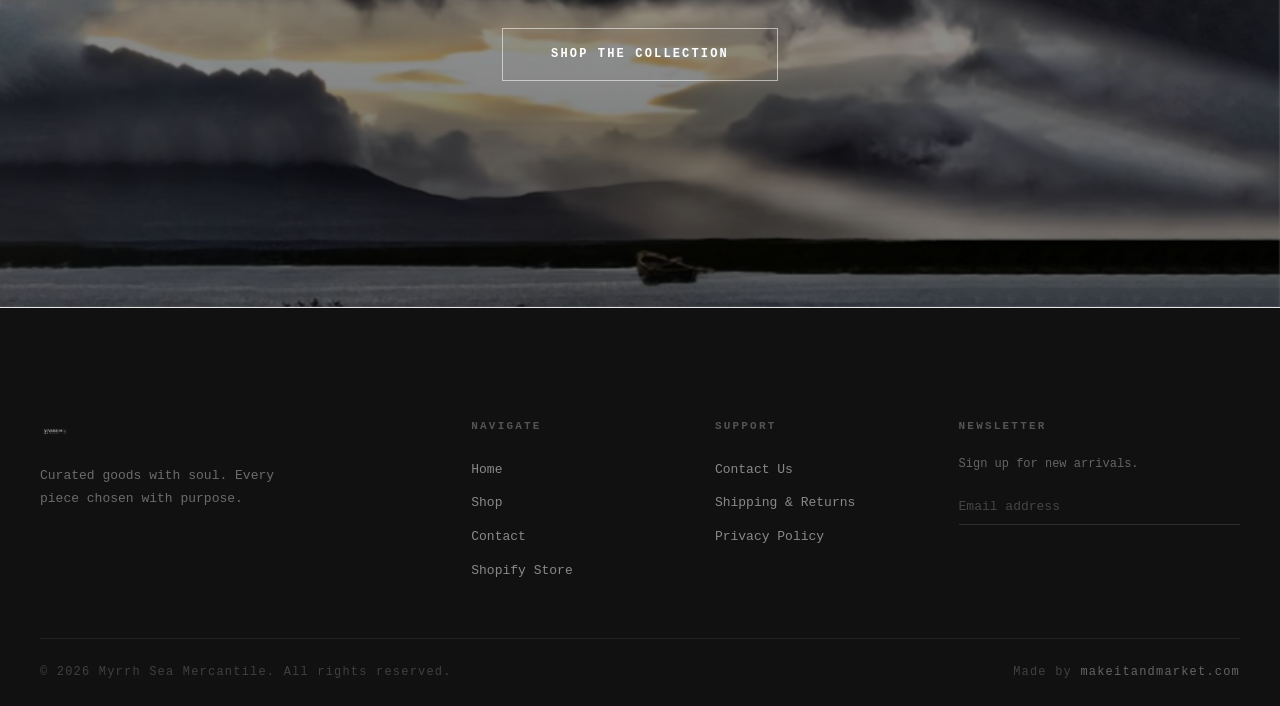
==== commit c96bd42f: "Change heading text to lowercase" ====
--- a/contact.html
+++ b/contact.html
@@ -156,7 +156,7 @@
   <img src="images/hero.jpg" alt="Myrrh Sea Mercantile">
   <div class="cin-over">
     <p>Myrrh Sea Mercantile</p>
-    <h2>Goods with Soul</h2>
+    <h2>...goods with soul</h2>
     <a href="shop.html" class="cin-btn">Shop the Collection</a>
   </div>
 </div>
--- a/css/main.css
+++ b/css/main.css
@@ -893,3 +893,160 @@
 body:not(.home) #hdr {
   top: 0 !important;
 }
+/* ═══════════════════════════════════════════
+   PREMIUM UPGRADES + BUG FIXES
+   ═══════════════════════════════════════════ */
+
+/* ── FIX 1: Hero not showing full height on client screens ──
+   The issue is 100vh behaves differently on some browsers/screens.
+   Use dvh (dynamic viewport height) with vh fallback */
+.hero img {
+  width: 100%;
+  height: 100vh;
+  height: 100dvh; /* dynamic viewport — fixes mobile/anydesk cut-off */
+  min-height: 600px;
+  object-fit: cover;
+  object-position: center center;
+  display: block;
+}
+
+/* ── FIX 2: Dynamic header — frosted glass blur when solid ──
+   Replaces flat white with luxury frosted effect */
+#hdr.solid {
+  background: rgba(255,255,255,0.82) !important;
+  backdrop-filter: blur(14px) !important;
+  -webkit-backdrop-filter: blur(14px) !important;
+  border-bottom: 1px solid rgba(0,0,0,0.06) !important;
+}
+
+/* ── UPGRADE 1: Grain texture overlay — editorial feel ── */
+body::before {
+  content: '';
+  position: fixed;
+  inset: 0;
+  background-image: url("https://www.transparenttextures.com/patterns/asfalt-dark.png");
+  opacity: 0.032;
+  pointer-events: none;
+  z-index: 99999;
+  mix-blend-mode: multiply;
+}
+
+/* ── UPGRADE 2: Hero cinematic slow zoom ── */
+.hero {
+  position: relative;
+  overflow: hidden;
+}
+.hero img {
+  animation: heroZoom 9s ease forwards;
+  transform-origin: center center;
+}
+@keyframes heroZoom {
+  from { transform: scale(1); }
+  to   { transform: scale(1.06); }
+}
+
+/* ── UPGRADE 3: Image fade-in on load ── */
+.pc-img img,
+.strip-panel img,
+.cin img {
+  opacity: 0;
+  animation: fadeImg 0.9s ease forwards;
+}
+/* Stagger product cards slightly */
+.pc:nth-child(2) .pc-img img { animation-delay: 0.08s; }
+.pc:nth-child(3) .pc-img img { animation-delay: 0.16s; }
+@keyframes fadeImg {
+  to { opacity: 1; }
+}
+
+/* ── UPGRADE 4: Softer product image hover ── */
+.pc:hover .pc-img img,
+.pc:hover .pc-img svg {
+  transform: scale(1.015) !important;
+  filter: contrast(1.04);
+}
+
+/* ── UPGRADE 5: Better cinematic overlay ── */
+.cin-over {
+  background: linear-gradient(
+    to bottom,
+    rgba(0,0,0,0.18),
+    rgba(0,0,0,0.58)
+  ) !important;
+}
+
+/* ── UPGRADE 6: Softer black — more luxury ── */
+body,
+.pc-name,
+.s-title,
+.disc-lbl,
+.d-tab,
+.s-va,
+.pc-sz,
+.shop-filter-label,
+.filter-btn,
+.contact-form-title,
+.contact-info-title,
+.page-head h1 {
+  color: #161616;
+}
+#hdr.solid .hn-l a,
+#hdr.solid .hn-r a {
+  color: #161616 !important;
+}
+
+/* ── UPGRADE 7: Product name tighter tracking ── */
+.pc-name {
+  letter-spacing: 0.04em !important;
+}
+
+/* ── UPGRADE 8: Footer more breathing room ── */
+#ft {
+  padding: 110px 2.5rem 0 !important;
+}
+
+/* ── UPGRADE 9: Mobile logo size fix ── */
+@media (max-width: 768px) {
+  .hn-c img {
+    height: 52px !important;
+    max-width: 240px !important;
+  }
+  .hero img {
+    height: 92vh;
+    height: 92dvh;
+    min-height: auto;
+  }
+}
+/* ── SLOGAN FONT — cursive, light weight ── */
+@import url('https://fonts.googleapis.com/css2?family=Cormorant+Garamond:ital,wght@1,300;1,400&display=swap');
+
+.cin-over h2 {
+  font-family: 'Cormorant Garamond', Georgia, serif !important;
+  font-style: italic !important;
+  font-weight: 300 !important;
+  font-size: clamp(2.5rem, 6vw, 5.5rem) !important;
+  letter-spacing: 0.02em !important;
+  line-height: 1.15 !important;
+}
+
+/* ── DYNAMIC HEADER BORDER — pulses in/out on transparent state only ── */
+@keyframes borderPulse {
+  0%   { border-bottom-color: rgba(255,255,255,0); }
+  50%  { border-bottom-color: rgba(255,255,255,0.35); }
+  100% { border-bottom-color: rgba(255,255,255,0); }
+}
+
+/* Transparent state — animated pulsing white line */
+#hdr:not(.solid) {
+  animation: borderPulse 3s ease-in-out infinite;
+  border-bottom: 1px solid rgba(255,255,255,0);
+}
+
+/* Solid/scrolled state — static subtle line, NO animation */
+#hdr.solid {
+  animation: none !important;
+  border-bottom: 1px solid rgba(0,0,0,0.06) !important;
+  background: rgba(255,255,255,0.82) !important;
+  backdrop-filter: blur(14px) !important;
+  -webkit-backdrop-filter: blur(14px) !important;
+}
